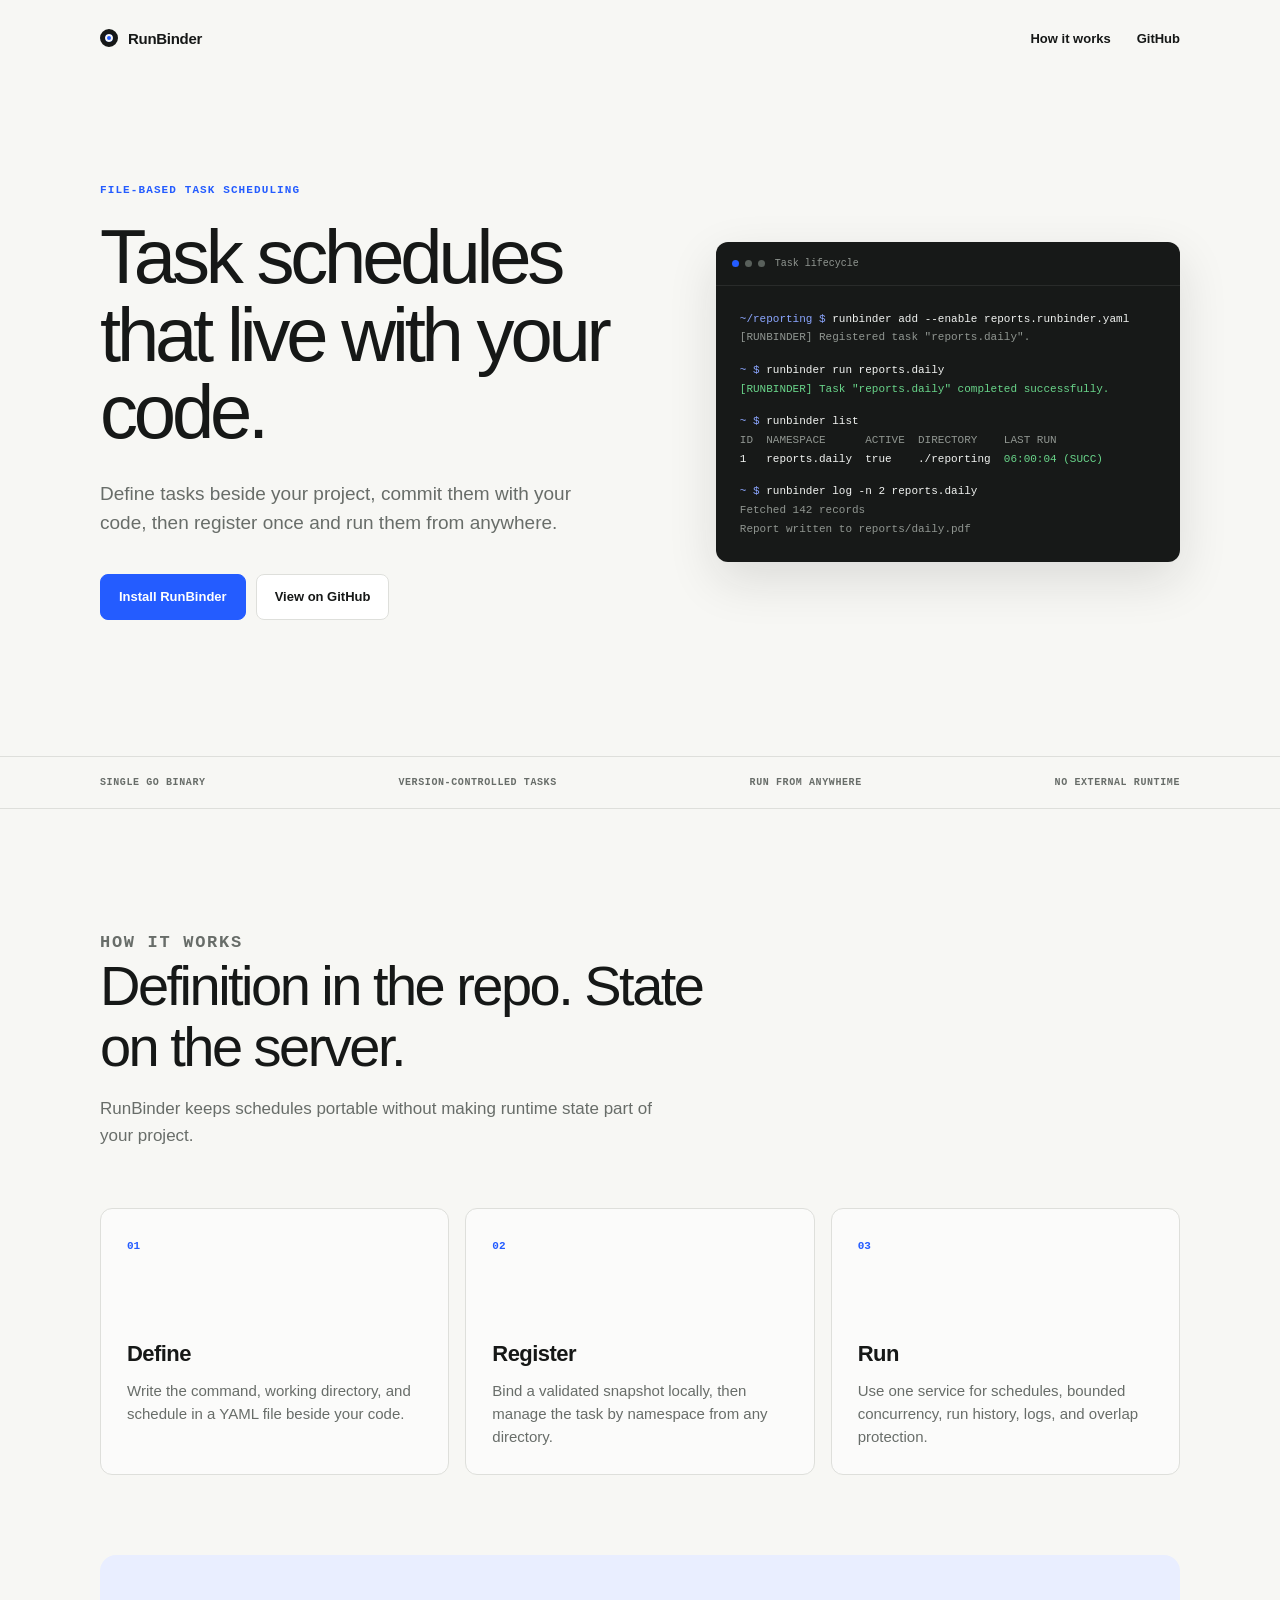
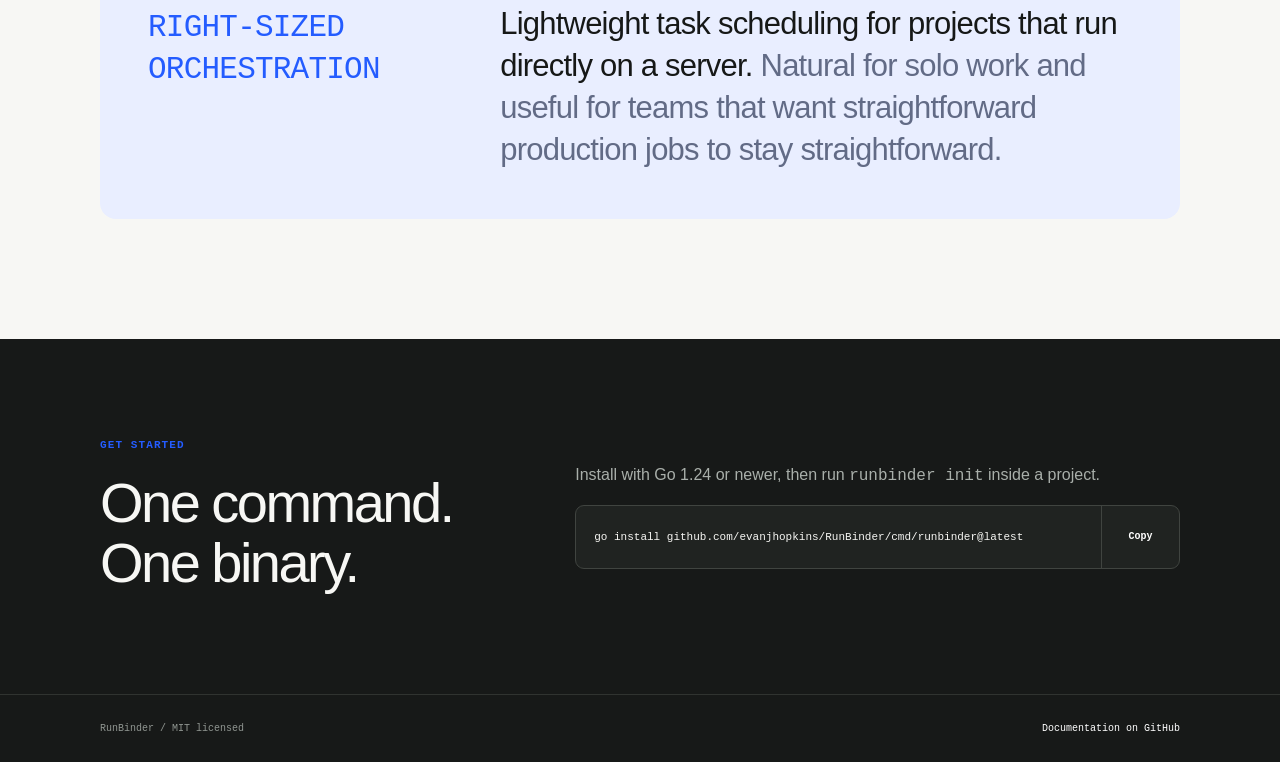
==== index.html @ 09619555 "convert to go" ====
<!doctype html>
<html lang="en">
<head>
  <meta charset="utf-8">
  <meta name="viewport" content="width=device-width, initial-scale=1">
  <meta name="description" content="RunBinder keeps task schedules with your code for projects running directly on a server.">
  <meta name="theme-color" content="#f7f7f4">
  <title>RunBinder | task schedules that live with your code</title>
  <style>
    :root {
      --bg: #f7f7f4;
      --surface: #ffffff;
      --ink: #161817;
      --muted: #686d69;
      --line: #dedfdb;
      --accent: #245cff;
      --accent-soft: #e9eeff;
      --terminal: #171918;
      --terminal-muted: #909691;
      --success: #69d58a;
      --sans: "Avenir Next", Avenir, "Segoe UI", sans-serif;
      --mono: "SFMono-Regular", Consolas, "Liberation Mono", monospace;
    }

    * {
      box-sizing: border-box;
    }

    html {
      scroll-behavior: smooth;
    }

    body {
      margin: 0;
      color: var(--ink);
      background: var(--bg);
      font-family: var(--sans);
      -webkit-font-smoothing: antialiased;
    }

    a {
      color: inherit;
    }

    .wrap {
      width: min(1080px, calc(100% - 48px));
      margin: 0 auto;
    }

    .nav {
      height: 76px;
      display: flex;
      align-items: center;
      justify-content: space-between;
    }

    .brand {
      display: inline-flex;
      align-items: center;
      gap: 10px;
      font-size: 15px;
      font-weight: 650;
      letter-spacing: -0.02em;
      text-decoration: none;
    }

    .mark {
      width: 18px;
      height: 18px;
      border: 5px solid var(--ink);
      border-radius: 50%;
      box-shadow: inset 0 0 0 2px var(--bg);
      background: var(--accent);
    }

    .nav-links {
      display: flex;
      align-items: center;
      gap: 26px;
      font-size: 13px;
      font-weight: 550;
    }

    .nav-links a {
      text-decoration: none;
    }

    .nav-links a:hover,
    .nav-links a:focus-visible {
      color: var(--accent);
    }

    .hero {
      min-height: 680px;
      padding: 84px 0 112px;
      display: grid;
      grid-template-columns: minmax(0, 1fr) minmax(420px, 0.9fr);
      gap: clamp(56px, 8vw, 100px);
      align-items: center;
    }

    .hero > *,
    .install-grid > *,
    .positioning > * {
      min-width: 0;
    }

    .kicker {
      margin: 0 0 22px;
      color: var(--accent);
      font-family: var(--mono);
      font-size: 11px;
      font-weight: 700;
      letter-spacing: 0.1em;
      text-transform: uppercase;
    }

    h1,
    h2,
    h3,
    p {
      margin-top: 0;
    }

    h1 {
      max-width: 650px;
      margin-bottom: 28px;
      font-size: clamp(52px, 6vw, 76px);
      font-weight: 520;
      line-height: 1.02;
      letter-spacing: -0.055em;
    }

    .lead {
      max-width: 580px;
      margin-bottom: 36px;
      color: var(--muted);
      font-size: 19px;
      line-height: 1.55;
    }

    .actions {
      display: flex;
      flex-wrap: wrap;
      gap: 10px;
    }

    .button {
      min-height: 46px;
      padding: 0 18px;
      display: inline-flex;
      align-items: center;
      justify-content: center;
      border: 1px solid var(--line);
      border-radius: 8px;
      background: var(--surface);
      font-size: 13px;
      font-weight: 650;
      text-decoration: none;
      transition: border-color 150ms ease, transform 150ms ease;
    }

    .button.primary {
      color: #fff;
      border-color: var(--accent);
      background: var(--accent);
    }

    .button:hover,
    .button:focus-visible {
      border-color: var(--ink);
      transform: translateY(-1px);
    }

    .terminal {
      min-width: 0;
      max-width: 100%;
      overflow: hidden;
      border-radius: 12px;
      color: #f3f5f3;
      background: var(--terminal);
      box-shadow: 0 18px 50px rgba(22, 24, 23, 0.12);
    }

    .terminal-bar {
      min-height: 44px;
      padding: 0 16px;
      display: flex;
      align-items: center;
      gap: 8px;
      border-bottom: 1px solid rgba(255, 255, 255, 0.08);
      color: var(--terminal-muted);
      font-family: var(--mono);
      font-size: 10px;
    }

    .terminal-bar::before {
      content: "";
      width: 7px;
      height: 7px;
      border-radius: 50%;
      background: var(--accent);
      box-shadow: 13px 0 #59605b, 26px 0 #59605b;
      margin-right: 28px;
    }

    .terminal-body {
      padding: 24px;
      overflow-x: auto;
      font-family: var(--mono);
      font-size: 11px;
      line-height: 1.7;
      scrollbar-width: thin;
    }

    .terminal-line {
      min-width: 500px;
      white-space: pre;
    }

    .terminal-gap {
      height: 14px;
    }

    .prompt {
      color: #8ba6ff;
    }

    .muted {
      color: var(--terminal-muted);
    }

    .success {
      color: var(--success);
    }

    .signal {
      padding: 20px 0;
      border-top: 1px solid var(--line);
      border-bottom: 1px solid var(--line);
    }

    .signal-row {
      display: flex;
      justify-content: space-between;
      gap: 24px;
      color: var(--muted);
      font-family: var(--mono);
      font-size: 10px;
      font-weight: 700;
      letter-spacing: 0.06em;
      text-transform: uppercase;
    }

    .section {
      padding: 120px 0;
    }

    .section-heading {
      max-width: 650px;
      margin-bottom: 58px;
    }

    h2 {
      margin-bottom: 18px;
      font-size: clamp(38px, 4.5vw, 56px);
      font-weight: 520;
      line-height: 1.08;
      letter-spacing: -0.045em;
    }

    .section-heading p {
      max-width: 560px;
      margin-bottom: 0;
      color: var(--muted);
      font-size: 17px;
      line-height: 1.6;
    }

    .steps {
      display: grid;
      grid-template-columns: repeat(3, 1fr);
      gap: 16px;
    }

    .step {
      min-height: 260px;
      padding: 26px;
      border: 1px solid var(--line);
      border-radius: 12px;
      background: rgba(255, 255, 255, 0.48);
    }

    .step-number {
      color: var(--accent);
      font-family: var(--mono);
      font-size: 11px;
      font-weight: 700;
    }

    .step h3 {
      margin: 88px 0 12px;
      font-size: 22px;
      font-weight: 600;
      letter-spacing: -0.025em;
    }

    .step p {
      margin-bottom: 0;
      color: var(--muted);
      font-size: 15px;
      line-height: 1.55;
    }

    .positioning {
      margin-top: 80px;
      padding: 48px;
      display: grid;
      grid-template-columns: 0.65fr 1.35fr;
      gap: 48px;
      border-radius: 16px;
      background: var(--accent-soft);
    }

    .positioning .kicker {
      margin: 4px 0 0;
    }

    .positioning p {
      margin-bottom: 0;
      font-size: clamp(22px, 2.6vw, 31px);
      font-weight: 520;
      line-height: 1.35;
      letter-spacing: -0.025em;
    }

    .positioning span {
      color: #626b86;
    }

    .install {
      padding: 100px 0;
      color: #f7f7f4;
      background: var(--terminal);
    }

    .install-grid {
      display: grid;
      grid-template-columns: 0.8fr 1.2fr;
      gap: 72px;
      align-items: center;
    }

    .install h2 {
      margin: 0;
      max-width: 420px;
    }

    .install-copy p {
      color: #a9afaa;
      font-size: 16px;
      line-height: 1.55;
    }

    .command {
      min-width: 0;
      min-height: 64px;
      display: flex;
      align-items: center;
      border: 1px solid #404440;
      border-radius: 9px;
      background: #202321;
      overflow: hidden;
    }

    .command code {
      min-width: 0;
      flex: 1;
      padding: 0 18px;
      overflow-x: auto;
      font-family: var(--mono);
      font-size: 11px;
      white-space: nowrap;
    }

    .copy {
      align-self: stretch;
      width: 78px;
      border: 0;
      border-left: 1px solid #404440;
      color: #fff;
      background: transparent;
      font-family: var(--mono);
      font-size: 10px;
      font-weight: 700;
      cursor: pointer;
    }

    .copy:hover,
    .copy:focus-visible {
      color: #fff;
      background: var(--accent);
    }

    .footer {
      padding: 28px 0;
      border-top: 1px solid #303330;
      color: #909691;
      background: var(--terminal);
      font-family: var(--mono);
      font-size: 10px;
    }

    .footer-row {
      display: flex;
      justify-content: space-between;
      gap: 24px;
    }

    .footer a {
      color: #fff;
      text-decoration: none;
    }

    .hero-copy,
    .terminal {
      animation: enter 600ms ease both;
    }

    .terminal {
      animation-delay: 100ms;
    }

    @keyframes enter {
      from {
        opacity: 0;
        transform: translateY(10px);
      }
      to {
        opacity: 1;
        transform: translateY(0);
      }
    }

    @media (max-width: 860px) {
      .hero {
        min-height: auto;
        grid-template-columns: 1fr;
        padding: 72px 0 88px;
      }

      .terminal {
        width: 100%;
      }

      .signal-row {
        display: grid;
        grid-template-columns: repeat(2, 1fr);
        row-gap: 16px;
      }

      .steps {
        grid-template-columns: 1fr;
      }

      .step {
        min-height: 0;
      }

      .step h3 {
        margin-top: 40px;
      }

      .positioning,
      .install-grid {
        grid-template-columns: 1fr;
      }
    }

    @media (max-width: 560px) {
      .wrap {
        width: min(100% - 32px, 1080px);
      }

      .nav {
        height: 66px;
      }

      .nav-links {
        gap: 18px;
      }

      .nav-links a:first-child {
        display: none;
      }

      .hero {
        padding: 54px 0 72px;
        gap: 48px;
      }

      h1 {
        font-size: clamp(46px, 14vw, 62px);
      }

      .lead {
        font-size: 17px;
      }

      .actions {
        display: grid;
      }

      .button {
        width: 100%;
      }

      .terminal-body {
        padding: 20px;
      }

      .signal-row {
        font-size: 9px;
      }

      .section {
        padding: 84px 0;
      }

      .positioning {
        margin-top: 56px;
        padding: 30px;
        gap: 24px;
      }

      .install {
        padding: 76px 0;
      }

      .install-grid {
        gap: 38px;
      }

      .command {
        align-items: stretch;
      }

      .footer-row {
        flex-direction: column;
      }
    }

    @media (prefers-reduced-motion: reduce) {
      html {
        scroll-behavior: auto;
      }

      .hero-copy,
      .terminal {
        animation: none;
      }

      .button {
        transition: none;
      }
    }
  </style>
</head>
<body>
  <header class="wrap nav">
    <a class="brand" href="#top" aria-label="RunBinder home">
      <span class="mark" aria-hidden="true"></span>
      RunBinder
    </a>
    <nav class="nav-links" aria-label="Primary navigation">
      <a href="#how">How it works</a>
      <a href="https://github.com/evanjhopkins/RunBinder">GitHub</a>
    </nav>
  </header>

  <main id="top">
    <section class="wrap hero">
      <div class="hero-copy">
        <p class="kicker">File-based task scheduling</p>
        <h1>Task schedules that live with your code.</h1>
        <p class="lead">
          Define tasks beside your project, commit them with your code, then
          register once and run them from anywhere.
        </p>
        <div class="actions">
          <a class="button primary" href="#install">Install RunBinder</a>
          <a class="button" href="https://github.com/evanjhopkins/RunBinder">View on GitHub</a>
        </div>
      </div>

      <div class="terminal" aria-label="RunBinder task lifecycle example">
        <div class="terminal-bar">Task lifecycle</div>
        <div class="terminal-body">
          <div class="terminal-line"><span class="prompt">~/reporting $</span> runbinder add --enable reports.runbinder.yaml</div>
          <div class="terminal-line muted">[RUNBINDER] Registered task "reports.daily".</div>
          <div class="terminal-gap"></div>
          <div class="terminal-line"><span class="prompt">~ $</span> runbinder run reports.daily</div>
          <div class="terminal-line success">[RUNBINDER] Task "reports.daily" completed successfully.</div>
          <div class="terminal-gap"></div>
          <div class="terminal-line"><span class="prompt">~ $</span> runbinder list</div>
          <div class="terminal-line muted">ID  NAMESPACE      ACTIVE  DIRECTORY    LAST RUN</div>
          <div class="terminal-line">1   reports.daily  true    ./reporting  <span class="success">06:00:04 (SUCC)</span></div>
          <div class="terminal-gap"></div>
          <div class="terminal-line"><span class="prompt">~ $</span> runbinder log -n 2 reports.daily</div>
          <div class="terminal-line muted">Fetched 142 records</div>
          <div class="terminal-line muted">Report written to reports/daily.pdf</div>
        </div>
      </div>
    </section>

    <aside class="signal" aria-label="Product highlights">
      <div class="wrap signal-row">
        <span>Single Go binary</span>
        <span>Version-controlled tasks</span>
        <span>Run from anywhere</span>
        <span>No external runtime</span>
      </div>
    </aside>

    <section class="wrap section" id="how">
      <div class="section-heading">
        <p class="kicker">How it works</p>
        <h2>Definition in the repo. State on the server.</h2>
        <p>RunBinder keeps schedules portable without making runtime state part of your project.</p>
      </div>

      <div class="steps">
        <article class="step">
          <span class="step-number">01</span>
          <h3>Define</h3>
          <p>Write the command, working directory, and schedule in a YAML file beside your code.</p>
        </article>
        <article class="step">
          <span class="step-number">02</span>
          <h3>Register</h3>
          <p>Bind a validated snapshot locally, then manage the task by namespace from any directory.</p>
        </article>
        <article class="step">
          <span class="step-number">03</span>
          <h3>Run</h3>
          <p>Use one service for schedules, bounded concurrency, run history, logs, and overlap protection.</p>
        </article>
      </div>

      <div class="positioning">
        <p class="kicker">Right-sized orchestration</p>
        <p>
          Lightweight task scheduling for projects that run directly on a
          server. <span>Natural for solo work and useful for teams that want
          straightforward production jobs to stay straightforward.</span>
        </p>
      </div>
    </section>

    <section class="install" id="install">
      <div class="wrap install-grid">
        <div>
          <p class="kicker">Get started</p>
          <h2>One command. One binary.</h2>
        </div>
        <div class="install-copy">
          <p>Install with Go 1.24 or newer, then run <code>runbinder init</code> inside a project.</p>
          <div class="command">
            <code id="install-command">go install github.com/evanjhopkins/RunBinder/cmd/runbinder@latest</code>
            <button class="copy" type="button" data-copy="install-command" aria-label="Copy install command">Copy</button>
          </div>
        </div>
      </div>
    </section>
  </main>

  <footer class="footer">
    <div class="wrap footer-row">
      <span>RunBinder / MIT licensed</span>
      <a href="https://github.com/evanjhopkins/RunBinder">Documentation on GitHub</a>
    </div>
  </footer>

  <script>
    document.querySelectorAll("[data-copy]").forEach((button) => {
      button.addEventListener("click", async () => {
        const target = document.getElementById(button.dataset.copy);
        if (!target) return;

        try {
          await navigator.clipboard.writeText(target.textContent.trim());
          button.textContent = "Copied";
          window.setTimeout(() => { button.textContent = "Copy"; }, 1600);
        } catch {
          window.getSelection().selectAllChildren(target);
        }
      });
    });
  </script>
</body>
</html>
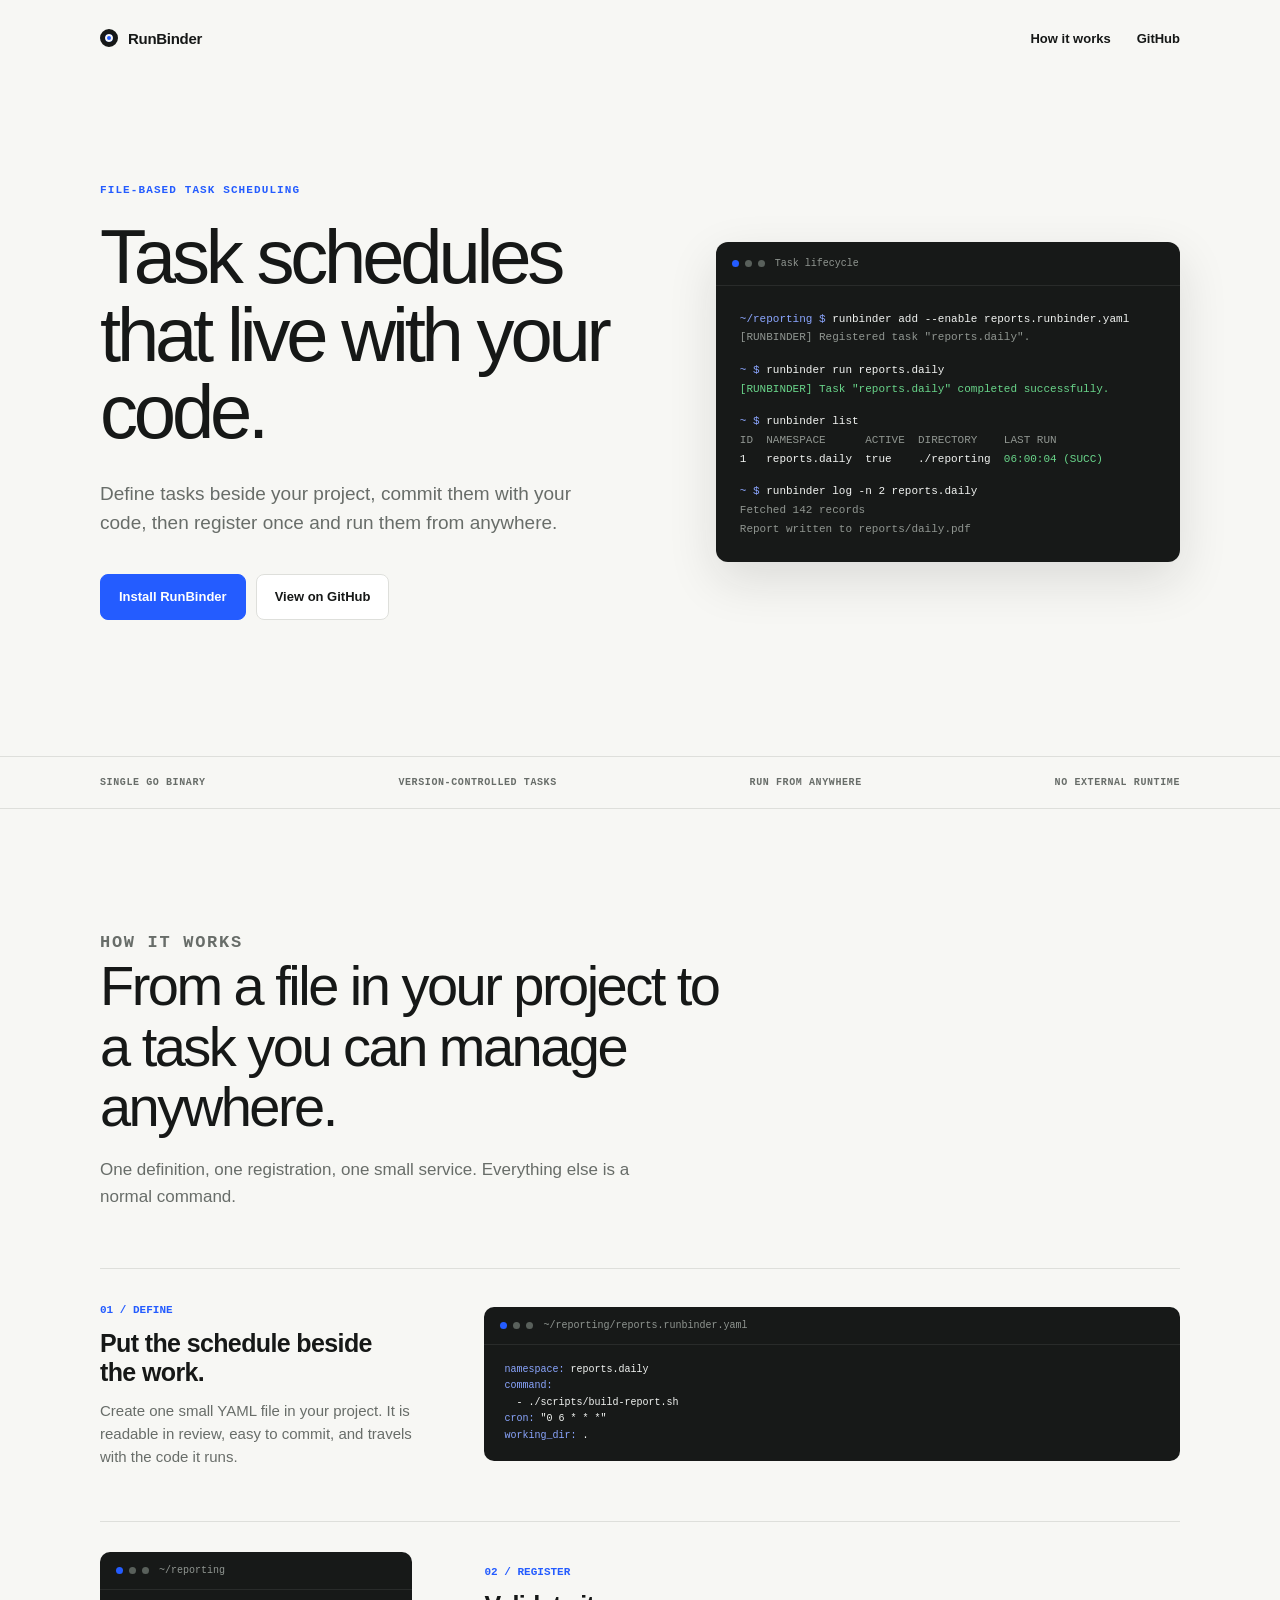
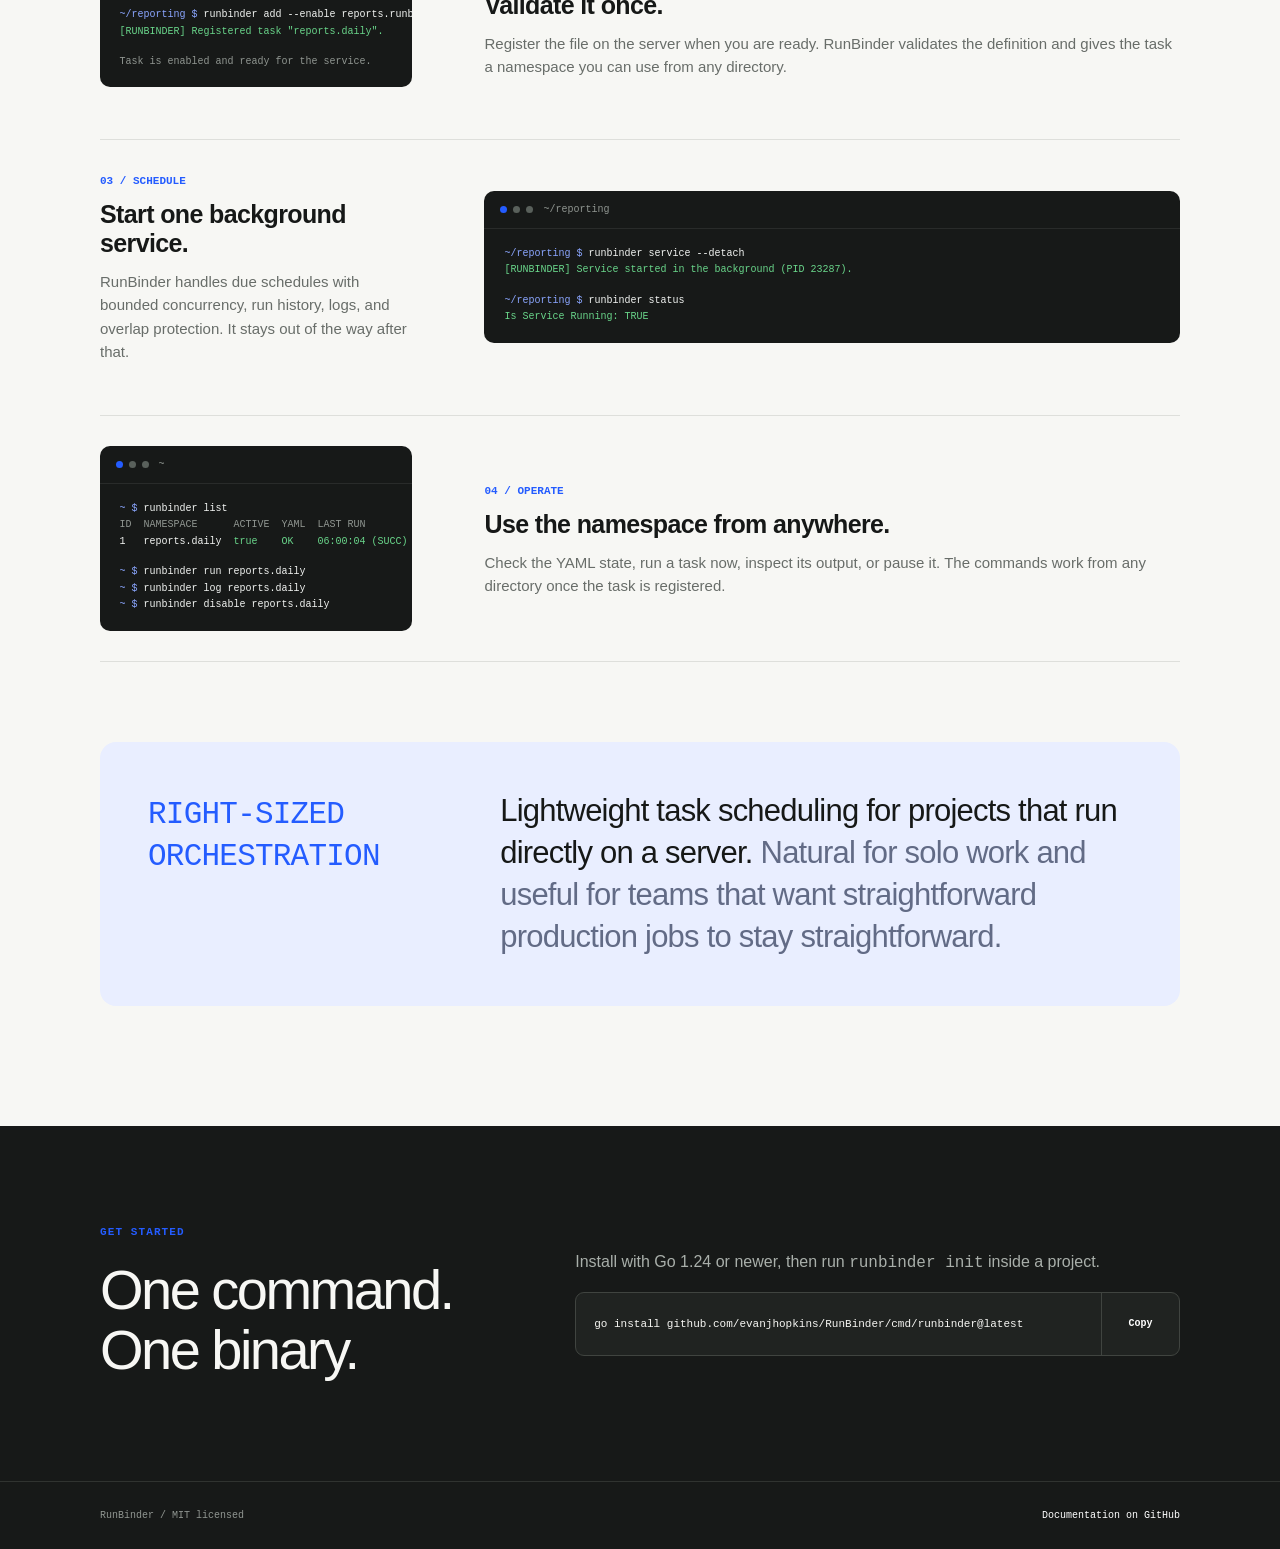
==== commit cab19e8f: "landing page updates" ====
--- a/index.html
+++ b/index.html
@@ -277,39 +277,74 @@
       line-height: 1.6;
     }
 
-    .steps {
+    .walkthrough {
       display: grid;
-      grid-template-columns: repeat(3, 1fr);
-      gap: 16px;
-    }
-
-    .step {
-      min-height: 260px;
-      padding: 26px;
-      border: 1px solid var(--line);
-      border-radius: 12px;
-      background: rgba(255, 255, 255, 0.48);
-    }
-
-    .step-number {
+      gap: 22px;
+    }
+
+    .walkthrough-step {
+      display: grid;
+      grid-template-columns: minmax(220px, 0.62fr) minmax(0, 1.38fr);
+      gap: clamp(28px, 6vw, 72px);
+      align-items: center;
+      padding: 30px 0;
+      border-top: 1px solid var(--line);
+    }
+
+    .walkthrough-step:last-child {
+      border-bottom: 1px solid var(--line);
+    }
+
+    .walkthrough-step:nth-child(even) .walkthrough-copy {
+      order: 2;
+    }
+
+    .walkthrough-index {
       color: var(--accent);
       font-family: var(--mono);
       font-size: 11px;
       font-weight: 700;
     }
 
-    .step h3 {
-      margin: 88px 0 12px;
-      font-size: 22px;
+    .walkthrough-copy h3 {
+      margin: 12px 0;
+      font-size: 25px;
       font-weight: 600;
       letter-spacing: -0.025em;
     }
 
-    .step p {
+    .walkthrough-copy p {
       margin-bottom: 0;
       color: var(--muted);
       font-size: 15px;
       line-height: 1.55;
+    }
+
+    .walkthrough .terminal {
+      border-radius: 10px;
+      box-shadow: none;
+    }
+
+    .walkthrough .terminal-bar {
+      min-height: 38px;
+    }
+
+    .walkthrough .terminal-body {
+      padding: 17px 20px;
+      font-size: 10px;
+      line-height: 1.65;
+    }
+
+    .walkthrough .terminal-line {
+      min-width: 440px;
+    }
+
+    .yaml-key {
+      color: #8ba6ff;
+    }
+
+    .yaml-value {
+      color: #f3f5f3;
     }
 
     .positioning {
@@ -459,16 +494,13 @@
         row-gap: 16px;
       }
 
-      .steps {
+      .walkthrough-step {
         grid-template-columns: 1fr;
-      }
-
-      .step {
-        min-height: 0;
-      }
-
-      .step h3 {
-        margin-top: 40px;
+        gap: 24px;
+      }
+
+      .walkthrough-step:nth-child(even) .walkthrough-copy {
+        order: 0;
       }
 
       .positioning,
@@ -625,25 +657,82 @@
     <section class="wrap section" id="how">
       <div class="section-heading">
         <p class="kicker">How it works</p>
-        <h2>Definition in the repo. State on the server.</h2>
-        <p>RunBinder keeps schedules portable without making runtime state part of your project.</p>
+        <h2>From a file in your project to a task you can manage anywhere.</h2>
+        <p>One definition, one registration, one small service. Everything else is a normal command.</p>
       </div>
 
-      <div class="steps">
-        <article class="step">
-          <span class="step-number">01</span>
-          <h3>Define</h3>
-          <p>Write the command, working directory, and schedule in a YAML file beside your code.</p>
+      <div class="walkthrough">
+        <article class="walkthrough-step">
+          <div class="walkthrough-copy">
+            <span class="walkthrough-index">01 / DEFINE</span>
+            <h3>Put the schedule beside the work.</h3>
+            <p>Create one small YAML file in your project. It is readable in review, easy to commit, and travels with the code it runs.</p>
+          </div>
+          <div class="terminal" aria-label="Task definition example">
+            <div class="terminal-bar">~/reporting/reports.runbinder.yaml</div>
+            <div class="terminal-body">
+              <div class="terminal-line"><span class="yaml-key">namespace:</span> <span class="yaml-value">reports.daily</span></div>
+              <div class="terminal-line"><span class="yaml-key">command:</span></div>
+              <div class="terminal-line">  - <span class="yaml-value">./scripts/build-report.sh</span></div>
+              <div class="terminal-line"><span class="yaml-key">cron:</span> <span class="yaml-value">"0 6 * * *"</span></div>
+              <div class="terminal-line"><span class="yaml-key">working_dir:</span> <span class="yaml-value">.</span></div>
+            </div>
+          </div>
         </article>
-        <article class="step">
-          <span class="step-number">02</span>
-          <h3>Register</h3>
-          <p>Bind a validated snapshot locally, then manage the task by namespace from any directory.</p>
+
+        <article class="walkthrough-step">
+          <div class="walkthrough-copy">
+            <span class="walkthrough-index">02 / REGISTER</span>
+            <h3>Validate it once.</h3>
+            <p>Register the file on the server when you are ready. RunBinder validates the definition and gives the task a namespace you can use from any directory.</p>
+          </div>
+          <div class="terminal" aria-label="Task registration example">
+            <div class="terminal-bar">~/reporting</div>
+            <div class="terminal-body">
+              <div class="terminal-line"><span class="prompt">~/reporting $</span> runbinder add --enable reports.runbinder.yaml</div>
+              <div class="terminal-line success">[RUNBINDER] Registered task "reports.daily".</div>
+              <div class="terminal-gap"></div>
+              <div class="terminal-line muted">Task is enabled and ready for the service.</div>
+            </div>
+          </div>
         </article>
-        <article class="step">
-          <span class="step-number">03</span>
-          <h3>Run</h3>
-          <p>Use one service for schedules, bounded concurrency, run history, logs, and overlap protection.</p>
+
+        <article class="walkthrough-step">
+          <div class="walkthrough-copy">
+            <span class="walkthrough-index">03 / SCHEDULE</span>
+            <h3>Start one background service.</h3>
+            <p>RunBinder handles due schedules with bounded concurrency, run history, logs, and overlap protection. It stays out of the way after that.</p>
+          </div>
+          <div class="terminal" aria-label="Background service example">
+            <div class="terminal-bar">~/reporting</div>
+            <div class="terminal-body">
+              <div class="terminal-line"><span class="prompt">~/reporting $</span> runbinder service --detach</div>
+              <div class="terminal-line success">[RUNBINDER] Service started in the background (PID 23287).</div>
+              <div class="terminal-gap"></div>
+              <div class="terminal-line"><span class="prompt">~/reporting $</span> runbinder status</div>
+              <div class="terminal-line success">Is Service Running: TRUE</div>
+            </div>
+          </div>
+        </article>
+
+        <article class="walkthrough-step">
+          <div class="walkthrough-copy">
+            <span class="walkthrough-index">04 / OPERATE</span>
+            <h3>Use the namespace from anywhere.</h3>
+            <p>Check the YAML state, run a task now, inspect its output, or pause it. The commands work from any directory once the task is registered.</p>
+          </div>
+          <div class="terminal" aria-label="Task management example">
+            <div class="terminal-bar">~</div>
+            <div class="terminal-body">
+              <div class="terminal-line"><span class="prompt">~ $</span> runbinder list</div>
+              <div class="terminal-line muted">ID  NAMESPACE      ACTIVE  YAML  LAST RUN</div>
+              <div class="terminal-line">1   reports.daily  <span class="success">true</span>    <span class="success">OK</span>    <span class="success">06:00:04 (SUCC)</span></div>
+              <div class="terminal-gap"></div>
+              <div class="terminal-line"><span class="prompt">~ $</span> runbinder run reports.daily</div>
+              <div class="terminal-line"><span class="prompt">~ $</span> runbinder log reports.daily</div>
+              <div class="terminal-line"><span class="prompt">~ $</span> runbinder disable reports.daily</div>
+            </div>
+          </div>
         </article>
       </div>
 
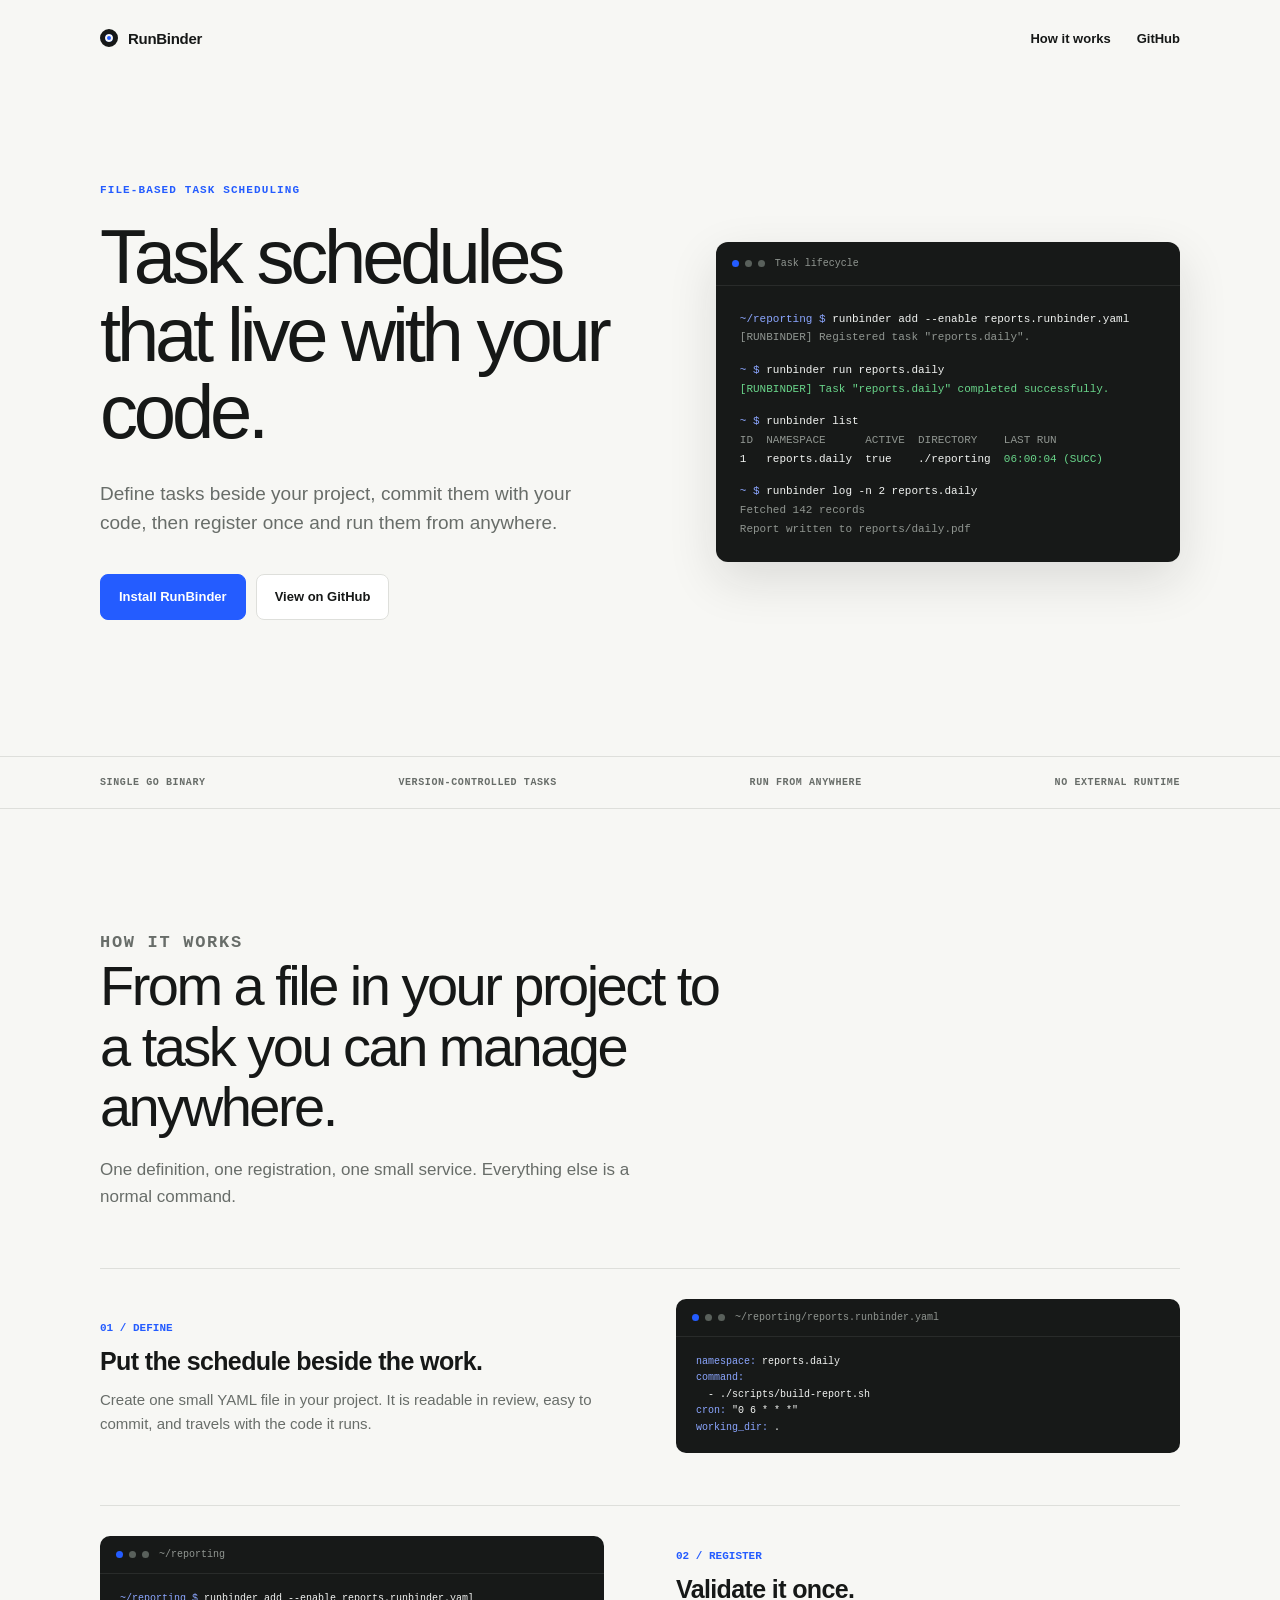
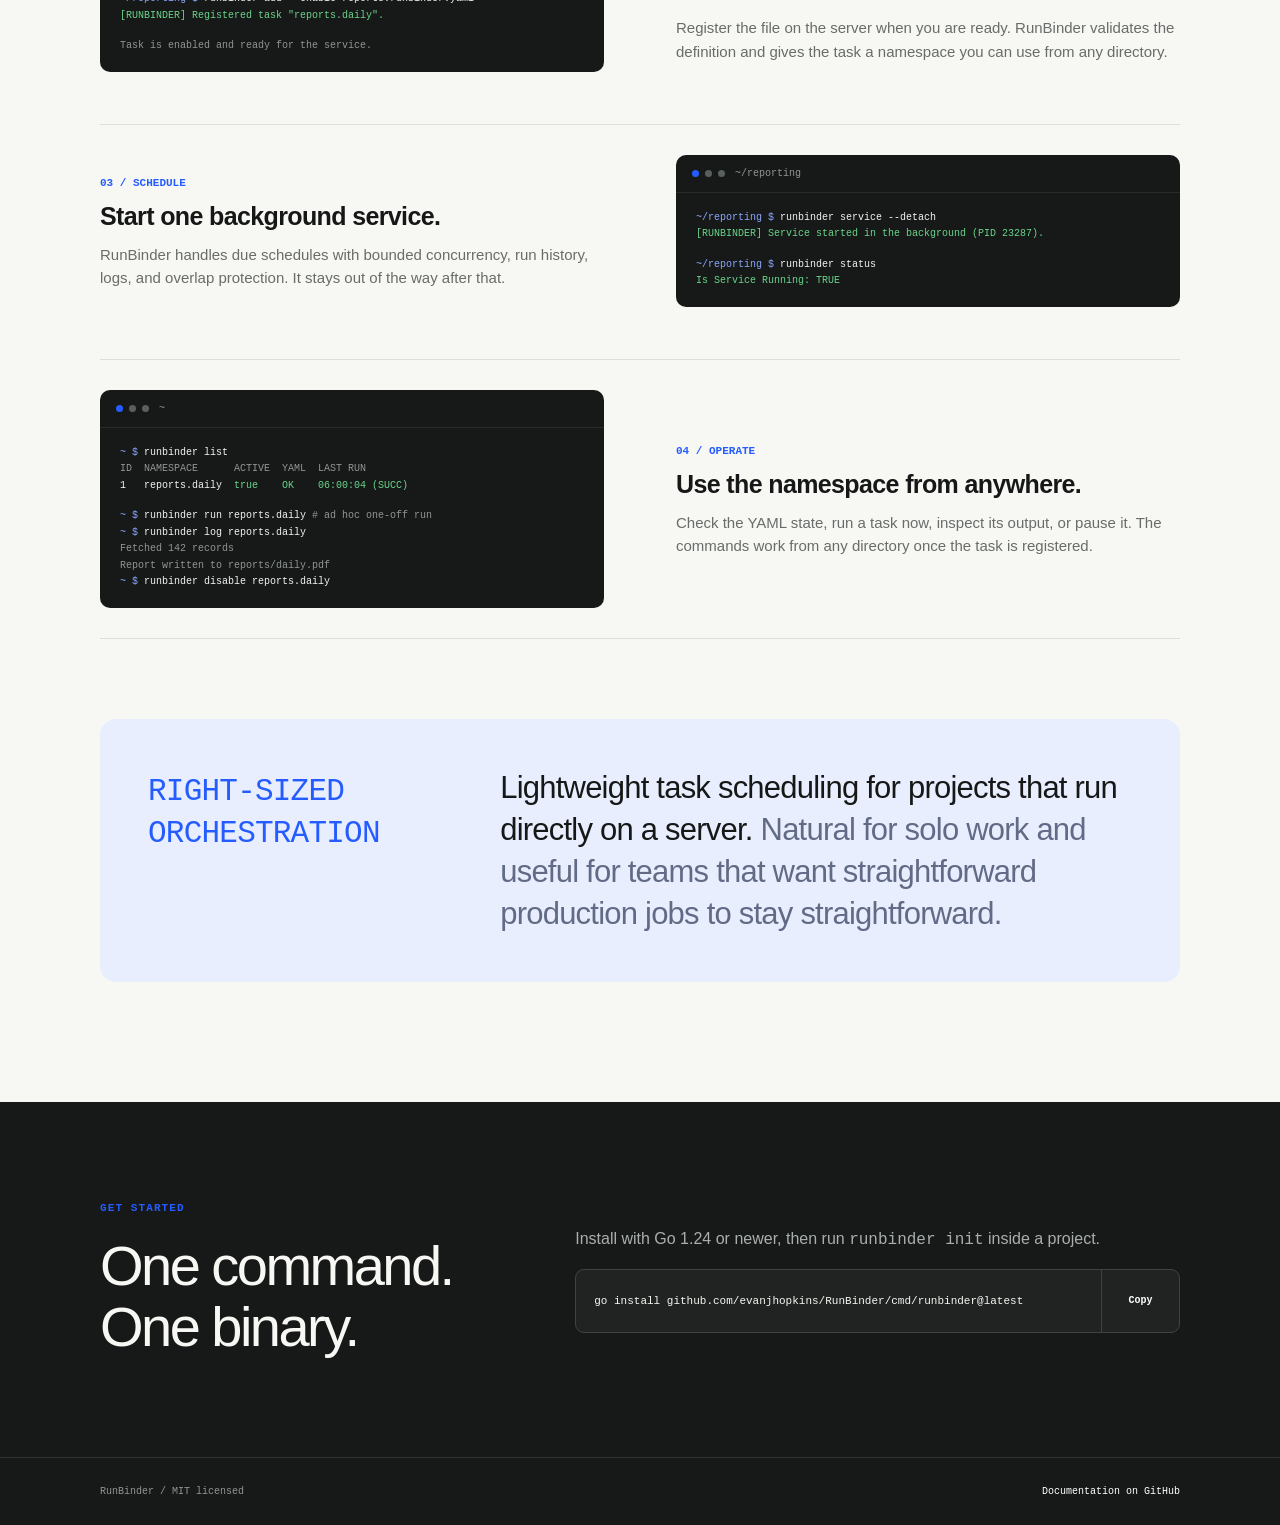
==== commit 2c72effc: "more landing page updates" ====
--- a/index.html
+++ b/index.html
@@ -284,7 +284,7 @@
 
     .walkthrough-step {
       display: grid;
-      grid-template-columns: minmax(220px, 0.62fr) minmax(0, 1.38fr);
+      grid-template-columns: minmax(0, 1fr) minmax(0, 1fr);
       gap: clamp(28px, 6vw, 72px);
       align-items: center;
       padding: 30px 0;
@@ -728,8 +728,10 @@
               <div class="terminal-line muted">ID  NAMESPACE      ACTIVE  YAML  LAST RUN</div>
               <div class="terminal-line">1   reports.daily  <span class="success">true</span>    <span class="success">OK</span>    <span class="success">06:00:04 (SUCC)</span></div>
               <div class="terminal-gap"></div>
-              <div class="terminal-line"><span class="prompt">~ $</span> runbinder run reports.daily</div>
+              <div class="terminal-line"><span class="prompt">~ $</span> runbinder run reports.daily <span class="muted"># ad hoc one-off run</span></div>
               <div class="terminal-line"><span class="prompt">~ $</span> runbinder log reports.daily</div>
+              <div class="terminal-line muted">Fetched 142 records</div>
+              <div class="terminal-line muted">Report written to reports/daily.pdf</div>
               <div class="terminal-line"><span class="prompt">~ $</span> runbinder disable reports.daily</div>
             </div>
           </div>
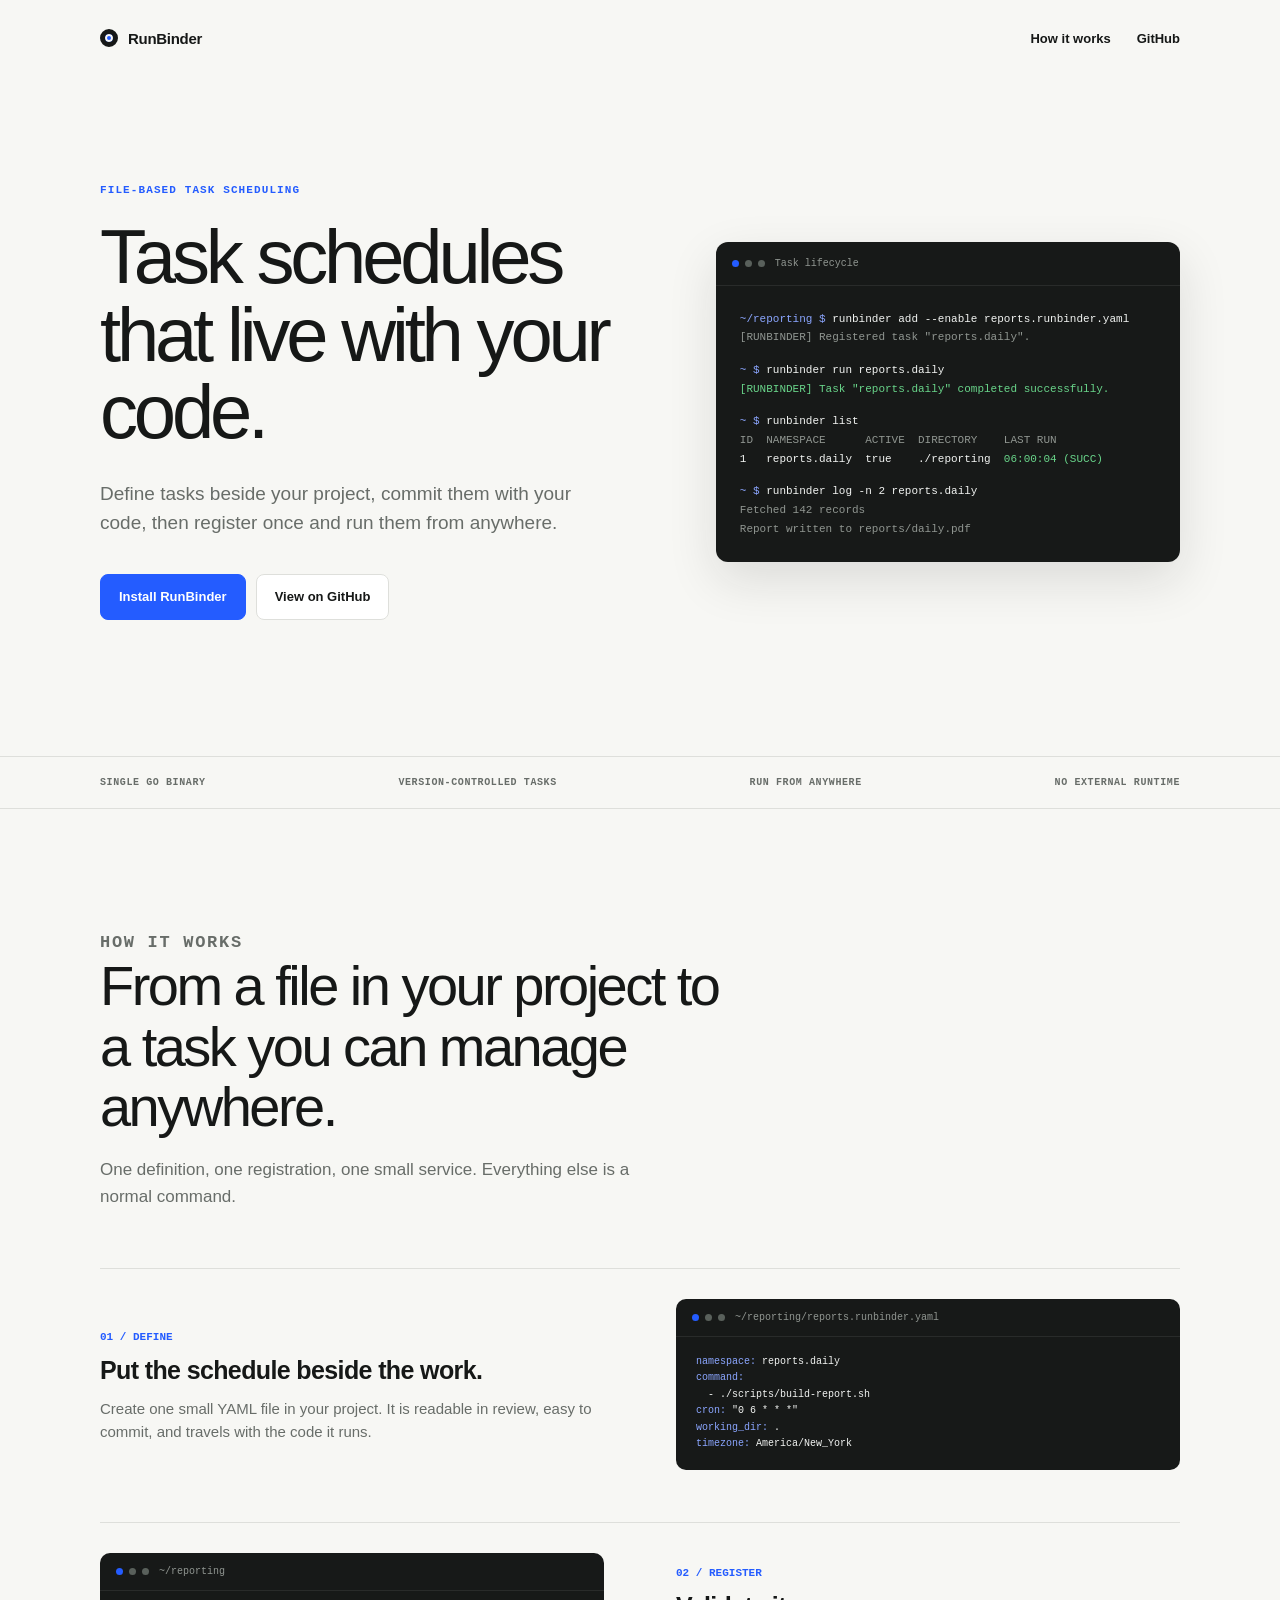
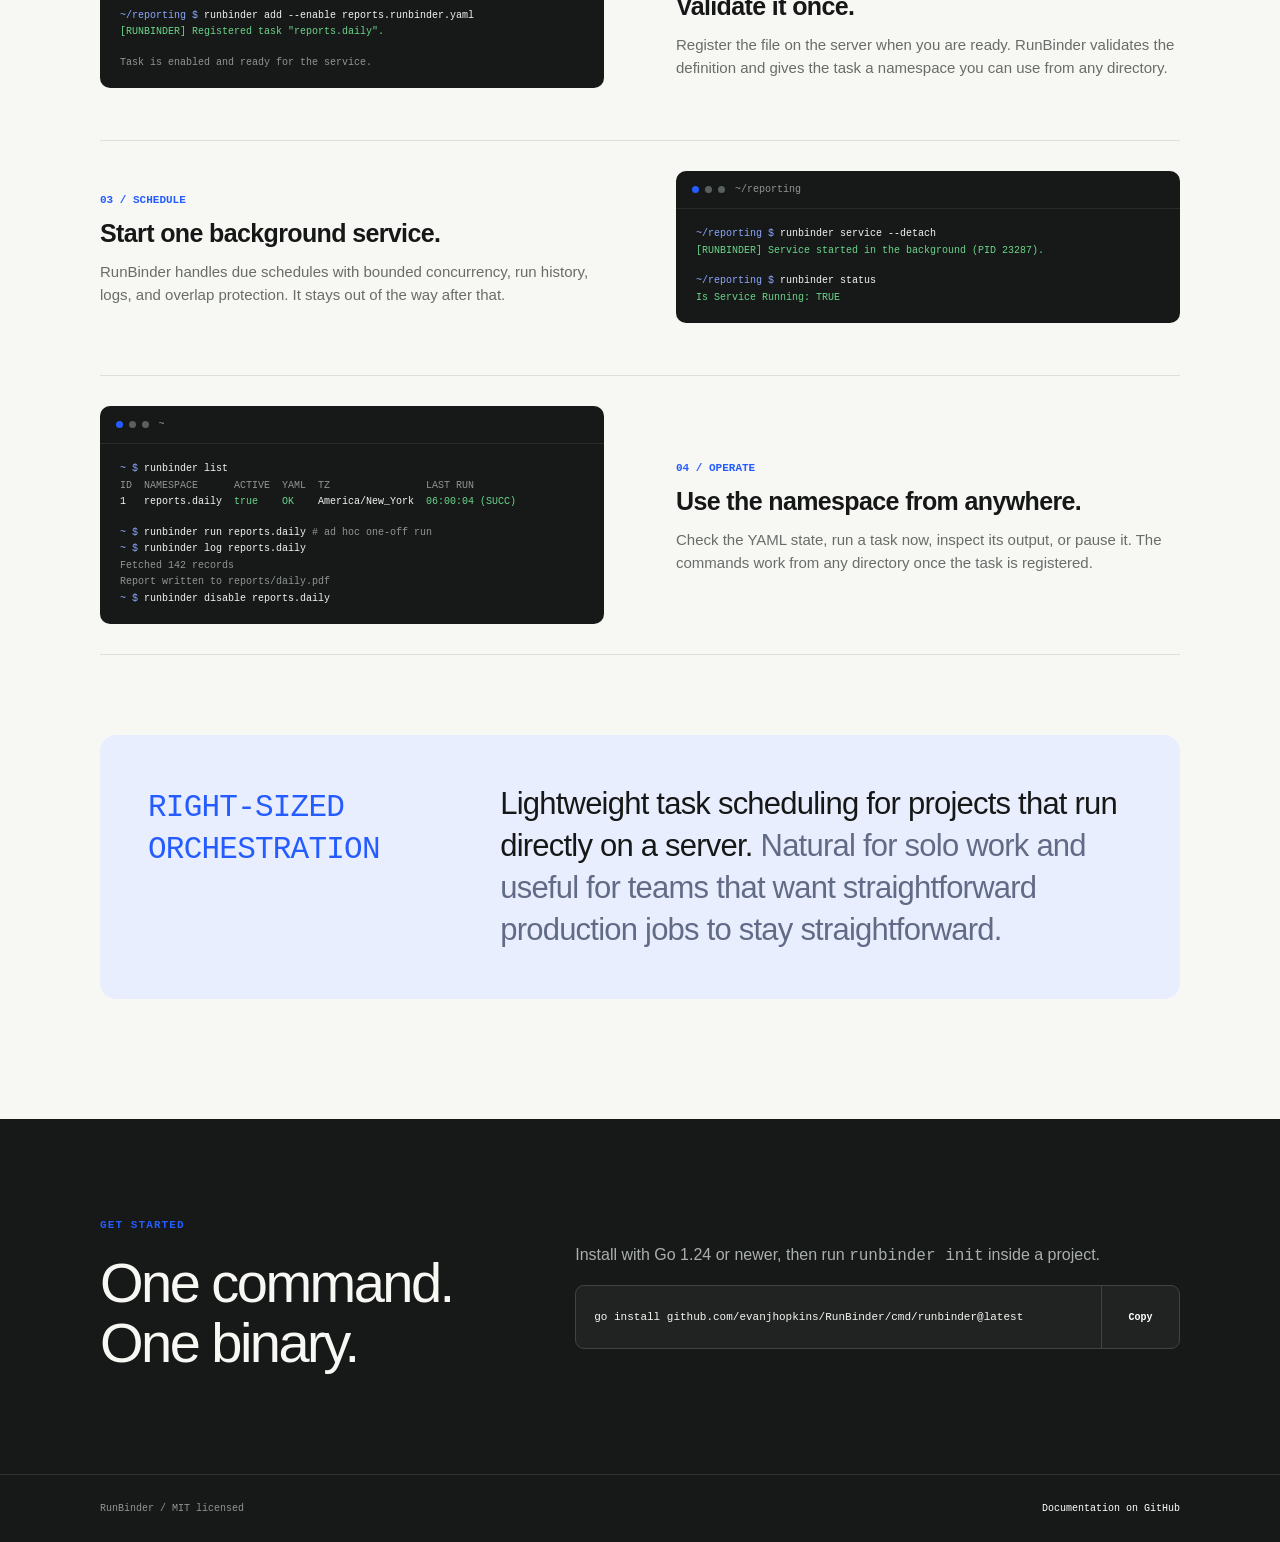
==== commit 6643d4a9: "Add per-task time zone scheduling" ====
--- a/index.html
+++ b/index.html
@@ -676,6 +676,7 @@
               <div class="terminal-line">  - <span class="yaml-value">./scripts/build-report.sh</span></div>
               <div class="terminal-line"><span class="yaml-key">cron:</span> <span class="yaml-value">"0 6 * * *"</span></div>
               <div class="terminal-line"><span class="yaml-key">working_dir:</span> <span class="yaml-value">.</span></div>
+              <div class="terminal-line"><span class="yaml-key">timezone:</span> <span class="yaml-value">America/New_York</span></div>
             </div>
           </div>
         </article>
@@ -725,8 +726,8 @@
             <div class="terminal-bar">~</div>
             <div class="terminal-body">
               <div class="terminal-line"><span class="prompt">~ $</span> runbinder list</div>
-              <div class="terminal-line muted">ID  NAMESPACE      ACTIVE  YAML  LAST RUN</div>
-              <div class="terminal-line">1   reports.daily  <span class="success">true</span>    <span class="success">OK</span>    <span class="success">06:00:04 (SUCC)</span></div>
+              <div class="terminal-line muted">ID  NAMESPACE      ACTIVE  YAML  TZ                LAST RUN</div>
+              <div class="terminal-line">1   reports.daily  <span class="success">true</span>    <span class="success">OK</span>    America/New_York  <span class="success">06:00:04 (SUCC)</span></div>
               <div class="terminal-gap"></div>
               <div class="terminal-line"><span class="prompt">~ $</span> runbinder run reports.daily <span class="muted"># ad hoc one-off run</span></div>
               <div class="terminal-line"><span class="prompt">~ $</span> runbinder log reports.daily</div>
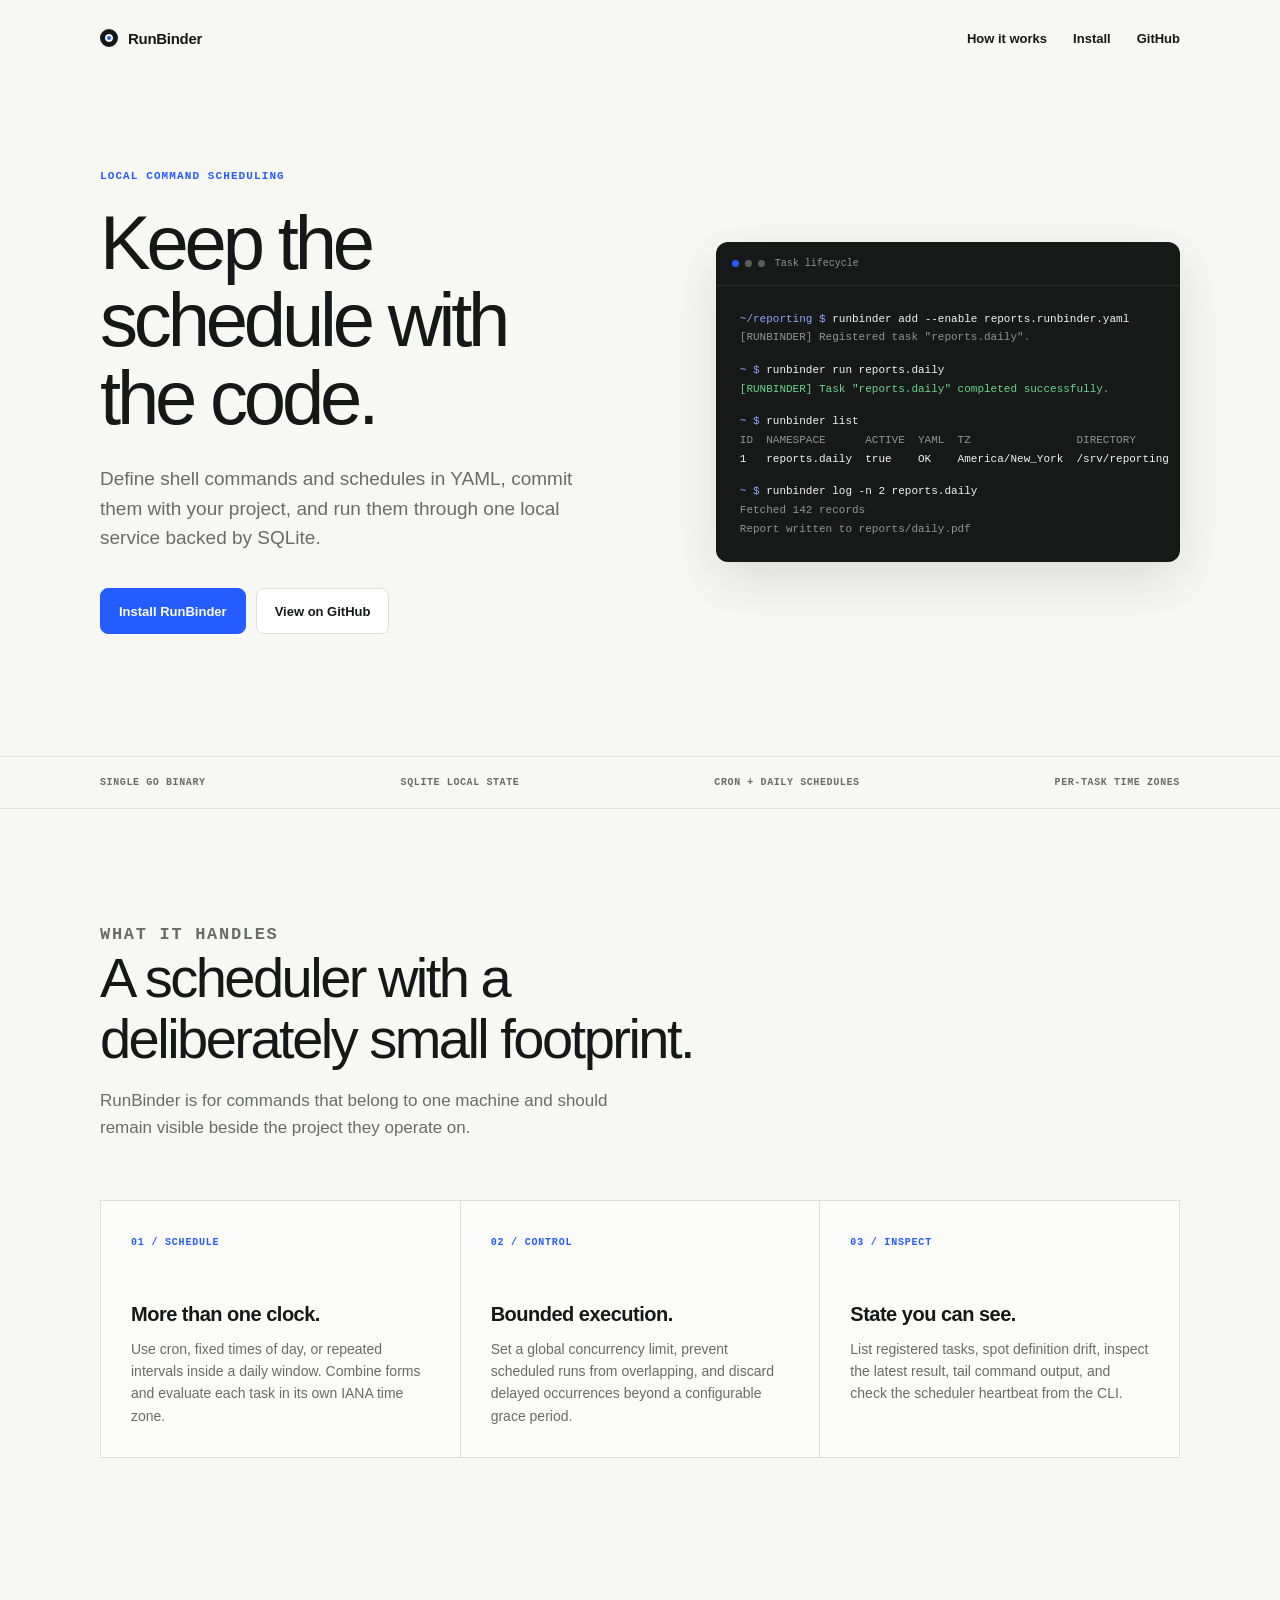
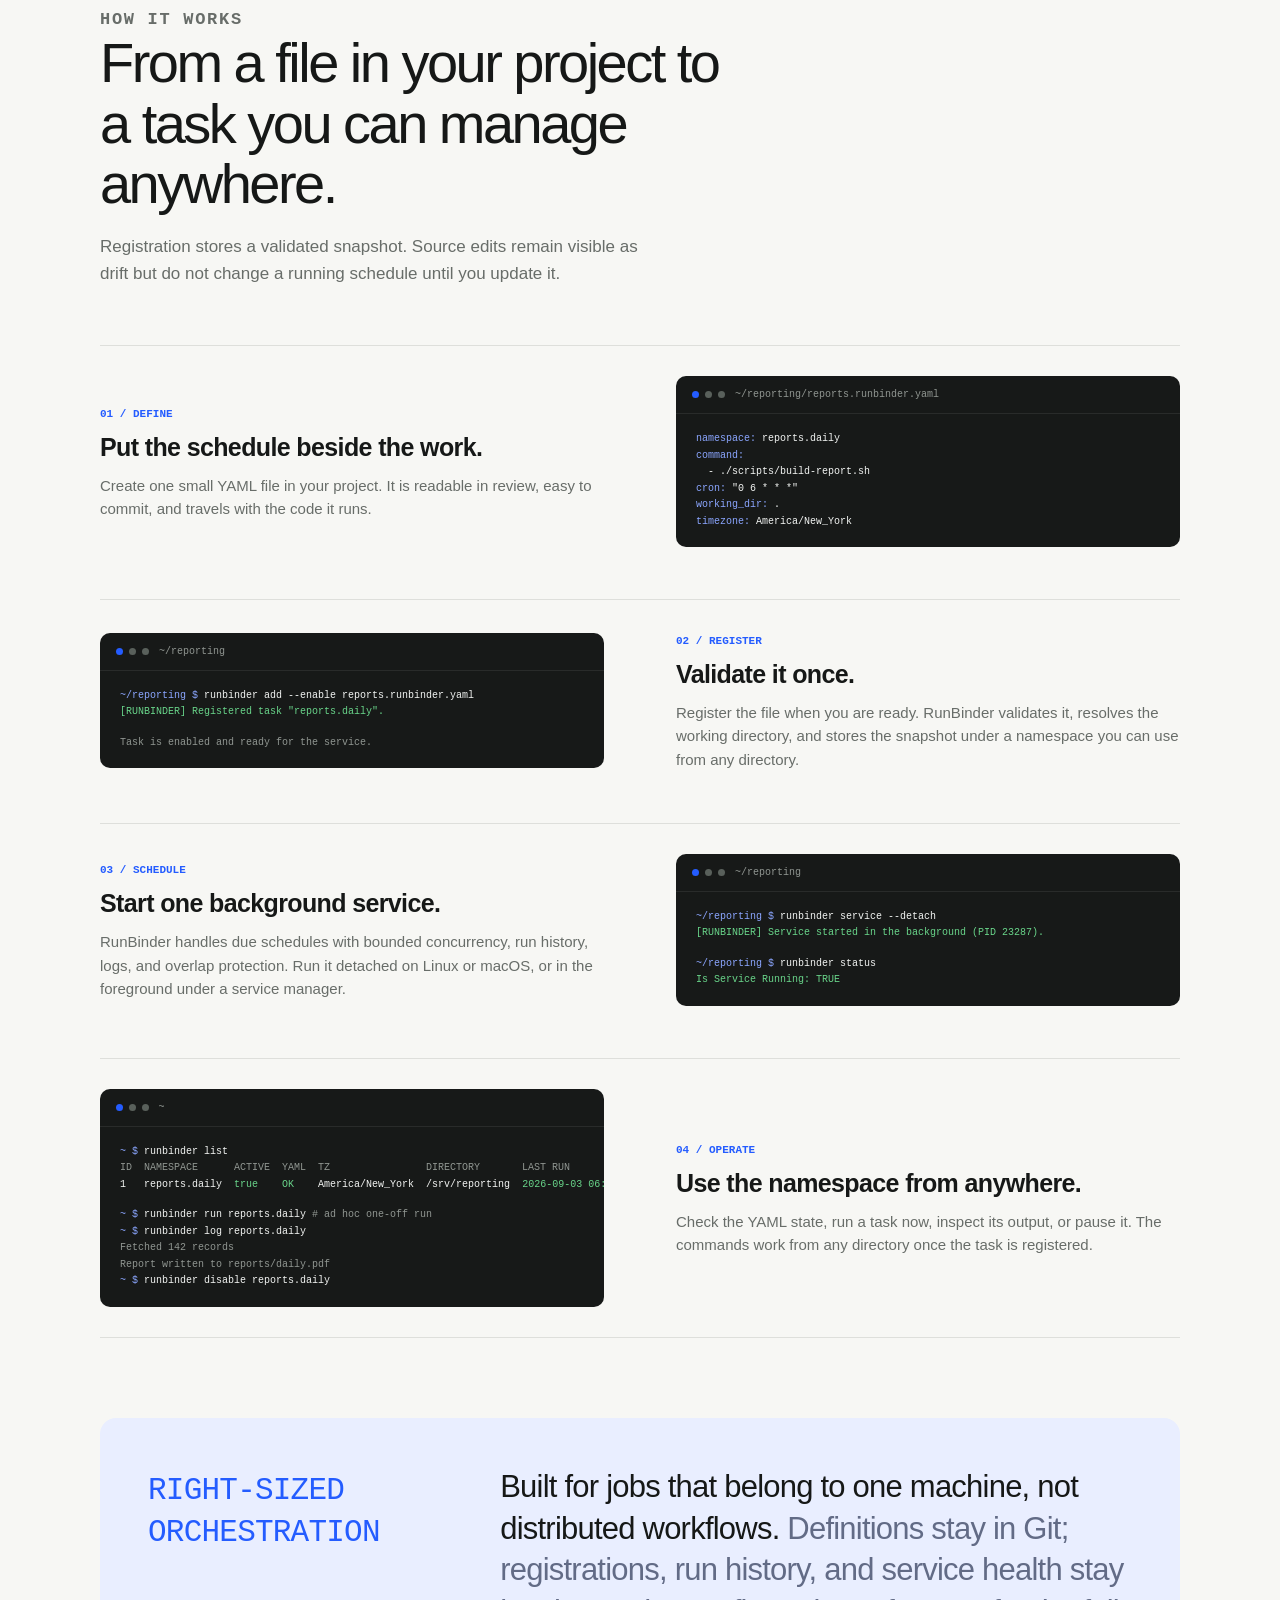
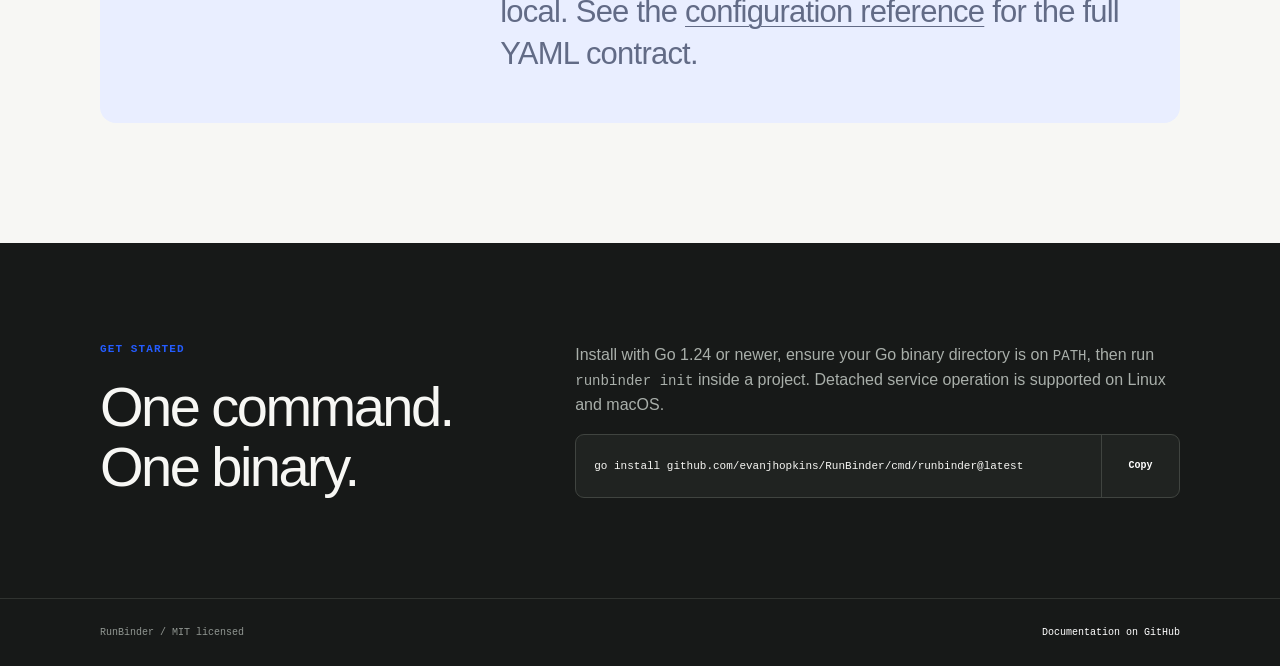
==== commit 70e48218: "update landing page" ====
--- a/index.html
+++ b/index.html
@@ -3,9 +3,9 @@
 <head>
   <meta charset="utf-8">
   <meta name="viewport" content="width=device-width, initial-scale=1">
-  <meta name="description" content="RunBinder keeps task schedules with your code for projects running directly on a server.">
+  <meta name="description" content="RunBinder is a local scheduler for shell commands defined in version-controlled YAML files.">
   <meta name="theme-color" content="#f7f7f4">
-  <title>RunBinder | task schedules that live with your code</title>
+  <title>RunBinder | file-based command scheduling</title>
   <style>
     :root {
       --bg: #f7f7f4;
@@ -256,6 +256,53 @@
       padding: 120px 0;
     }
 
+    .capabilities {
+      padding: 112px 0 28px;
+    }
+
+    .capability-grid {
+      display: grid;
+      grid-template-columns: repeat(3, minmax(0, 1fr));
+      border-top: 1px solid var(--line);
+      border-left: 1px solid var(--line);
+    }
+
+    .capability {
+      min-height: 250px;
+      padding: 30px;
+      border-right: 1px solid var(--line);
+      border-bottom: 1px solid var(--line);
+      background: rgba(255, 255, 255, 0.42);
+    }
+
+    .capability-number {
+      color: var(--accent);
+      font-family: var(--mono);
+      font-size: 10px;
+      font-weight: 700;
+      letter-spacing: 0.08em;
+    }
+
+    .capability h3 {
+      margin: 54px 0 12px;
+      font-size: 20px;
+      font-weight: 620;
+      letter-spacing: -0.025em;
+    }
+
+    .capability p {
+      margin-bottom: 0;
+      color: var(--muted);
+      font-size: 14px;
+      line-height: 1.6;
+    }
+
+    .capability code,
+    .install-copy code {
+      font-family: var(--mono);
+      font-size: 0.88em;
+    }
+
     .section-heading {
       max-width: 650px;
       margin-bottom: 58px;
@@ -371,6 +418,11 @@
 
     .positioning span {
       color: #626b86;
+    }
+
+    .positioning a {
+      text-decoration-thickness: 1px;
+      text-underline-offset: 4px;
     }
 
     .install {
@@ -507,6 +559,18 @@
       .install-grid {
         grid-template-columns: 1fr;
       }
+
+      .capability-grid {
+        grid-template-columns: 1fr;
+      }
+
+      .capability {
+        min-height: 0;
+      }
+
+      .capability h3 {
+        margin-top: 32px;
+      }
     }
 
     @media (max-width: 560px) {
@@ -557,6 +621,10 @@
 
       .section {
         padding: 84px 0;
+      }
+
+      .capabilities {
+        padding-top: 76px;
       }
 
       .positioning {
@@ -606,6 +674,7 @@
     </a>
     <nav class="nav-links" aria-label="Primary navigation">
       <a href="#how">How it works</a>
+      <a href="#install">Install</a>
       <a href="https://github.com/evanjhopkins/RunBinder">GitHub</a>
     </nav>
   </header>
@@ -613,11 +682,11 @@
   <main id="top">
     <section class="wrap hero">
       <div class="hero-copy">
-        <p class="kicker">File-based task scheduling</p>
-        <h1>Task schedules that live with your code.</h1>
+        <p class="kicker">Local command scheduling</p>
+        <h1>Keep the schedule with the code.</h1>
         <p class="lead">
-          Define tasks beside your project, commit them with your code, then
-          register once and run them from anywhere.
+          Define shell commands and schedules in YAML, commit them with your
+          project, and run them through one local service backed by SQLite.
         </p>
         <div class="actions">
           <a class="button primary" href="#install">Install RunBinder</a>
@@ -635,8 +704,8 @@
           <div class="terminal-line success">[RUNBINDER] Task "reports.daily" completed successfully.</div>
           <div class="terminal-gap"></div>
           <div class="terminal-line"><span class="prompt">~ $</span> runbinder list</div>
-          <div class="terminal-line muted">ID  NAMESPACE      ACTIVE  DIRECTORY    LAST RUN</div>
-          <div class="terminal-line">1   reports.daily  true    ./reporting  <span class="success">06:00:04 (SUCC)</span></div>
+          <div class="terminal-line muted">ID  NAMESPACE      ACTIVE  YAML  TZ                DIRECTORY       LAST RUN</div>
+          <div class="terminal-line">1   reports.daily  true    OK    America/New_York  /srv/reporting  <span class="success">2026-09-03 06:00:04 (SUCC)</span></div>
           <div class="terminal-gap"></div>
           <div class="terminal-line"><span class="prompt">~ $</span> runbinder log -n 2 reports.daily</div>
           <div class="terminal-line muted">Fetched 142 records</div>
@@ -648,17 +717,42 @@
     <aside class="signal" aria-label="Product highlights">
       <div class="wrap signal-row">
         <span>Single Go binary</span>
-        <span>Version-controlled tasks</span>
-        <span>Run from anywhere</span>
-        <span>No external runtime</span>
+        <span>SQLite local state</span>
+        <span>Cron + daily schedules</span>
+        <span>Per-task time zones</span>
       </div>
     </aside>
+
+    <section class="wrap capabilities" aria-labelledby="capabilities-title">
+      <div class="section-heading">
+        <p class="kicker">What it handles</p>
+        <h2 id="capabilities-title">A scheduler with a deliberately small footprint.</h2>
+        <p>RunBinder is for commands that belong to one machine and should remain visible beside the project they operate on.</p>
+      </div>
+      <div class="capability-grid">
+        <article class="capability">
+          <span class="capability-number">01 / SCHEDULE</span>
+          <h3>More than one clock.</h3>
+          <p>Use cron, fixed times of day, or repeated intervals inside a daily window. Combine forms and evaluate each task in its own IANA time zone.</p>
+        </article>
+        <article class="capability">
+          <span class="capability-number">02 / CONTROL</span>
+          <h3>Bounded execution.</h3>
+          <p>Set a global concurrency limit, prevent scheduled runs from overlapping, and discard delayed occurrences beyond a configurable grace period.</p>
+        </article>
+        <article class="capability">
+          <span class="capability-number">03 / INSPECT</span>
+          <h3>State you can see.</h3>
+          <p>List registered tasks, spot definition drift, inspect the latest result, tail command output, and check the scheduler heartbeat from the CLI.</p>
+        </article>
+      </div>
+    </section>
 
     <section class="wrap section" id="how">
       <div class="section-heading">
         <p class="kicker">How it works</p>
         <h2>From a file in your project to a task you can manage anywhere.</h2>
-        <p>One definition, one registration, one small service. Everything else is a normal command.</p>
+        <p>Registration stores a validated snapshot. Source edits remain visible as drift but do not change a running schedule until you update it.</p>
       </div>
 
       <div class="walkthrough">
@@ -685,7 +779,7 @@
           <div class="walkthrough-copy">
             <span class="walkthrough-index">02 / REGISTER</span>
             <h3>Validate it once.</h3>
-            <p>Register the file on the server when you are ready. RunBinder validates the definition and gives the task a namespace you can use from any directory.</p>
+            <p>Register the file when you are ready. RunBinder validates it, resolves the working directory, and stores the snapshot under a namespace you can use from any directory.</p>
           </div>
           <div class="terminal" aria-label="Task registration example">
             <div class="terminal-bar">~/reporting</div>
@@ -702,7 +796,7 @@
           <div class="walkthrough-copy">
             <span class="walkthrough-index">03 / SCHEDULE</span>
             <h3>Start one background service.</h3>
-            <p>RunBinder handles due schedules with bounded concurrency, run history, logs, and overlap protection. It stays out of the way after that.</p>
+            <p>RunBinder handles due schedules with bounded concurrency, run history, logs, and overlap protection. Run it detached on Linux or macOS, or in the foreground under a service manager.</p>
           </div>
           <div class="terminal" aria-label="Background service example">
             <div class="terminal-bar">~/reporting</div>
@@ -726,8 +820,8 @@
             <div class="terminal-bar">~</div>
             <div class="terminal-body">
               <div class="terminal-line"><span class="prompt">~ $</span> runbinder list</div>
-              <div class="terminal-line muted">ID  NAMESPACE      ACTIVE  YAML  TZ                LAST RUN</div>
-              <div class="terminal-line">1   reports.daily  <span class="success">true</span>    <span class="success">OK</span>    America/New_York  <span class="success">06:00:04 (SUCC)</span></div>
+              <div class="terminal-line muted">ID  NAMESPACE      ACTIVE  YAML  TZ                DIRECTORY       LAST RUN</div>
+              <div class="terminal-line">1   reports.daily  <span class="success">true</span>    <span class="success">OK</span>    America/New_York  /srv/reporting  <span class="success">2026-09-03 06:00:04 (SUCC)</span></div>
               <div class="terminal-gap"></div>
               <div class="terminal-line"><span class="prompt">~ $</span> runbinder run reports.daily <span class="muted"># ad hoc one-off run</span></div>
               <div class="terminal-line"><span class="prompt">~ $</span> runbinder log reports.daily</div>
@@ -742,9 +836,9 @@
       <div class="positioning">
         <p class="kicker">Right-sized orchestration</p>
         <p>
-          Lightweight task scheduling for projects that run directly on a
-          server. <span>Natural for solo work and useful for teams that want
-          straightforward production jobs to stay straightforward.</span>
+          Built for jobs that belong to one machine, not distributed workflows.
+          <span>Definitions stay in Git; registrations, run history, and service
+          health stay local. See the <a href="https://github.com/evanjhopkins/RunBinder#configuration">configuration reference</a> for the full YAML contract.</span>
         </p>
       </div>
     </section>
@@ -756,7 +850,7 @@
           <h2>One command. One binary.</h2>
         </div>
         <div class="install-copy">
-          <p>Install with Go 1.24 or newer, then run <code>runbinder init</code> inside a project.</p>
+          <p>Install with Go 1.24 or newer, ensure your Go binary directory is on <code>PATH</code>, then run <code>runbinder init</code> inside a project. Detached service operation is supported on Linux and macOS.</p>
           <div class="command">
             <code id="install-command">go install github.com/evanjhopkins/RunBinder/cmd/runbinder@latest</code>
             <button class="copy" type="button" data-copy="install-command" aria-label="Copy install command">Copy</button>
